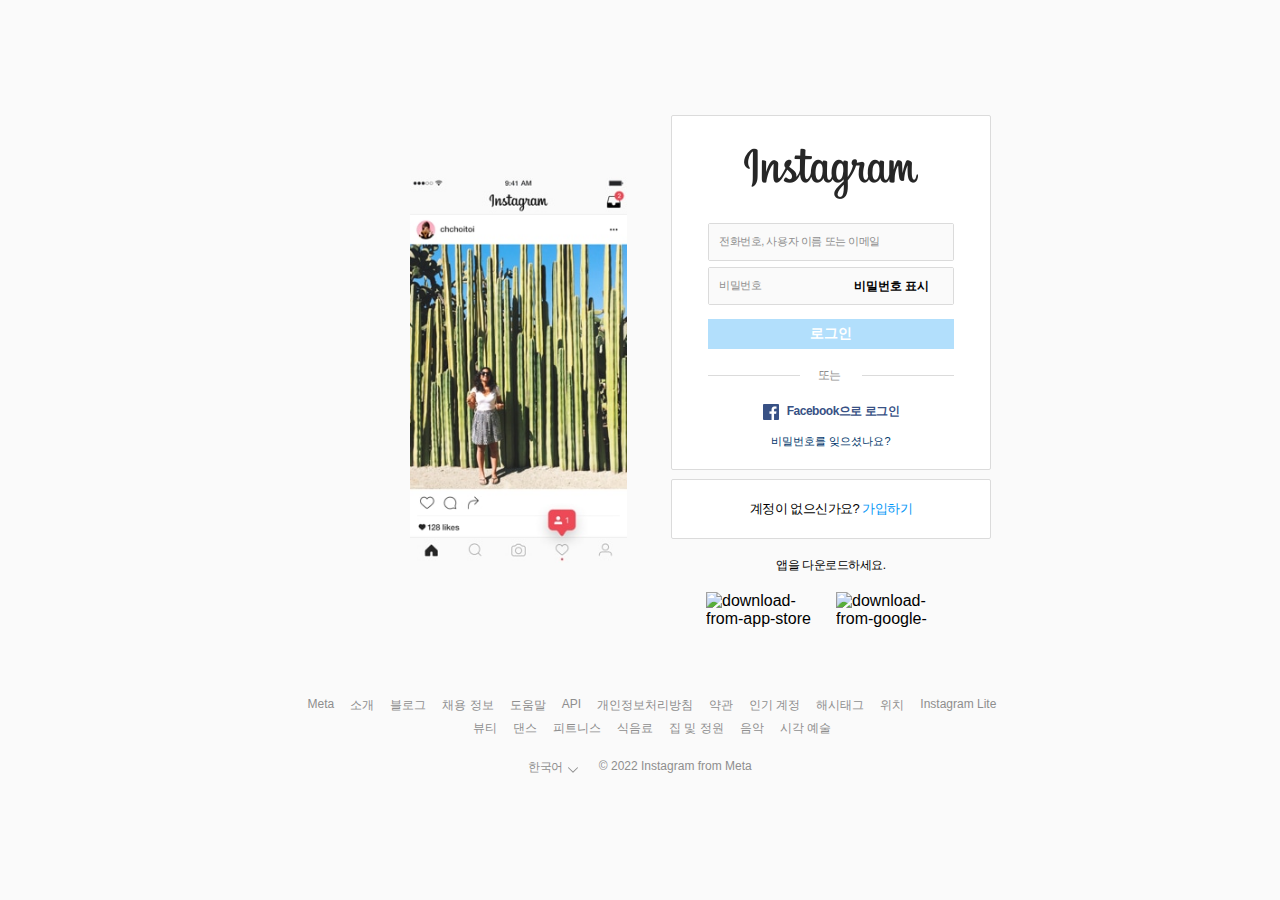
==== LoginPage/index.html @ 33c2c81a "fix: 이미지 전환 이상했던 부분 수정 (css 스타일은 꼭 일반 태그 아닌 class에 먹이기)" ====
<!DOCTYPE html>
<html lang="en">
<canvas style="inset: 0px; pointer-events: none; position: fixed; z-index: 1000000000;" width="1087"
	height="722"></canvas>

<head>
	<meta charset="UTF-8">
	<meta http-equiv="X-UA-Compatible" content="IE=edge">
	<meta name="viewport" content="width=device-width, initial-scale=1.0">
	<title>Instagram/login</title>
	<link rel="stylesheet" href="style.css">
	<link href="http://fonts.cdnfonts.com/css/malgun-gothic-boot" rel="stylesheet">
</head>

<body>
	<section class="login-page">
		<main class="login-main">
			<div class="left-side">
				<div class="banner-image-outter">
					<div class="banner-image-inner">
						<img src="img/shot1.jpg" class="shot1 banner-image visible" alt="banner-image" />
						<img src="img/shot2.jpg" class="shot2 banner-image" alt="banner-image" />
						<img src="img/shot3.jpg" class="shot3 banner-image" alt="banner-image" />
						<img src="img/shot4.jpg" class="shot4 banner-image" alt="banner-image" />
						<img src="img/shot5.jpg" class="shot5 banner-image" alt="banner-image" />
					</div>
				</div>
			</div>
			<div class="right-side">
				<div class="login-form-container">
					<div class="logo">
						<h1></h1>
						<span>Instagram</span>
					</div>
					<form action="" class="hello">
						<div class="login-form">
							<div class="username input">
								<span class="placeholder username">전화번호, 사용자 이름 또는 이메일</span>
								<input type="text" class="username-input" />
							</div>
							<div class="password input">
								<div class="pwd-input">
									<span class="placeholder password">비밀번호</span>
									<input type="password" class="password-input" />
								</div>
								<button class="show-password" type="button">비밀번호 표시</button>
							</div>
							<button type="submit" class="submit-btn">로그인</button>
						</div>
						<div class="separate-line">
							<div class="line"></div>
							<p>또는</p>
							<div class="line"></div>
						</div>
						<button class="social-login">
							<div class="facebook"></div>
							<p>Facebook으로 로그인</p>
						</button>
						<div class="forgot-password">비밀번호를 잊으셨나요?</div>
					</form>
				</div>
				<div class="no-account">
					<p>계정이 없으신가요? <a href="">가입하기</a></p>
				</div>
				<div class="download">
					<p>앱을 다운로드하세요.</p>
					<div class="download-btns">
						<div class="download-btn-image app-store-btn">
							<a href="">
								<img
									src="https://www.instagram.com/static/images/appstore-install-badges/badge_ios_korean-ko.png/4a5c9d62d51b.png"
									alt="download-from-app-store" />
							</a>
						</div>
						<div class="download-btn-image google-play-btn">
							<a href="">
								<img
									src="https://www.instagram.com/static/images/appstore-install-badges/badge_android_korean-ko.png/f155b664a93b.png"
									alt="download-from-google-play" />
							</a>
						</div>
					</div>
				</div>
			</div>
		</main>
		<footer class="footer">
			<div class="footer-top">
				<ul class="footer-top-list">
					<div class="top-list-line">
						<li>Meta</li>
						<li>소개</li>
						<li>블로그</li>
						<li>채용 정보</li>
						<li>도움말</li>
						<li>API</li>
					</div>
					<div class="top-list-line">
						<li>개인정보처리방침</li>
						<li>약관</li>
						<li>인기 계정</li>
						<li>해시태그</li>
						<li>위치</li>
					</div>
					<div class="top-list-line">
						<li>Instagram Lite</li>
					</div>
				</ul>
				<ul class="footer-top-list">
					<div class="top-list-line">
						<li>뷰티</li>
						<li>댄스</li>
						<li>피트니스</li>
						<li>식음료</li>
						<li>집 및 정원</li>
						<li>음악</li>
					</div>
					<div class="top-list-line">
						<li>시각 예술</li>
					</div>
				</ul>
			</div>
			<div class="footer-bottom">
				<div class="select-language">
					<span>한국어</span>
					<div class="arrow-down">
						<svg aria-label="아래쪽 V자형 아이콘" class="arrow-icon-image" color="#8e8e8e" fill="#8e8e8e" height="12" role="img"
							viewBox="0 0 24 24" width="12">
							<path
								d="M21 17.502a.997.997 0 01-.707-.293L12 8.913l-8.293 8.296a1 1 0 11-1.414-1.414l9-9.004a1.03 1.03 0 011.414 0l9 9.004A1 1 0 0121 17.502z">
							</path>
						</svg>
					</div>
				</div>
				<div class="copyright">© 2022 Instagram from Meta</div>
			</div>
		</footer>
	</section>
</body>
<script src="main.js"></script>
</body>

</html>
---- LoginPage/style.css ----
* {
	margin: 0;
	box-sizing: border-box;
}

html,
body {
	width: 100%;
	height: 100%;
	font-family: 'Malgun Gothic Boot',
	sans-serif;
}

button {
	width: 100%;
	border: none;
	outline: none;
	background: transparent;
	display: flex;
	justify-content: center;
	align-items: center;
}

a {
	text-decoration: none;
	color: inherit;
}

input {
	width: 100%;
	height: 36px;
	font-size: 12px;
	padding: 9px 0 7px 8px;
	border: none;
	background: #fafafa;
}

input:active,
input:focus {
	border: none;
	outline: none;
}

img {
	display: block;
	width: 100%;
}

ul {
	list-style: none;
}

p, span {
	letter-spacing: -0.04em;
}

.login-page {
	height: 100%;
	background: #fafafa;
	display: flex;
	flex-direction: column;
	align-items: center;
	justify-content: center;
	overflow: auto;
}

.login-main {
	width: 100%;
	display: flex;
	justify-content: center;
	margin: 28px 0 0 -10px;
}

.left-side {
	width: 410px;
	display: flex;
	justify-content: right;
}

.banner-image-outter {
	background: url('https://www.instagram.com/static/images/homepage/home-phones.png/43cc71bb1b43.png');
	background-size: 410px auto;
	background-repeat: no-repeat;
	width: 420px;
	position: relative;
	left: -5px;
}

.banner-image-inner {
	max-width: 217px;
	position: relative;
	top: 90px;
	left: 136px;
}

.banner-image {
	position: absolute;
	top: 0;
	left: 0;
	opacity: 0;
	transition: opacity 1.5s ease-in-out;
}

.visible {
	opacity: 1;
}

.right-side {
	max-width: 350px;
	margin: 28px 0 0 -18px;
	padding-bottom: 32px;
}

.login-form-container {
	width: 320px;
	background: #fff;
	border: 1px solid #dbdbdb;
	border-radius: 2px;
	margin-bottom: 9px;
	padding: 32px 36px 20px;
	display: flex;
	flex-direction: column;
	justify-content: center;
}

.logo {
	width: 100%;
	display: flex;
	justify-content: center;
}

h1 {
	background: url("img/instagram_sprite.png") 0 -130px;
	width: 175px;
	height: 51px;
}

.logo span {
	display: none;
}

.login-form {
	display: flex;
	flex-direction: column;
	align-items: center;
	margin-top: 24px;
}

.login-form .input {
	width: 100%;
	border: 1px solid #dbdbdb;
	border-radius: 2px;
	margin-bottom: 6px;
	font-size: 11px;
	position: relative;
}

.username input {
	z-index: 2;
}

.password input {
	z-index: 2;
}

.placeholder {
	color: #8e8e8e;
	position: absolute;
	top: 10px;
	left: 10px;
	transition: all .3s ease-out;
}

.up {
	font-size: 2px;
	top: 3px;
	left: 8px;
}

.login-form .password {
	display: flex;
}

.login-form .password input {
	flex-grow: 1;
}

.show-password {
	cursor: pointer;
}

.login-form .password button {
	width: 160px;
	font-size: 12px;
	font-weight: 600;
	background: #fafafa;
}

.login-form .submit-btn {
	height: 30px;
	margin: 8px 0;
	background: #b2dffc;
	color: #fff;
	font-size: 14px;
	font-weight: 600;
}

.login {
	background: #0095f6;
	color: #fff;
	cursor: pointer;
}

.separate-line {
	margin: 10px 0 18px;
	display: flex;
	align-items: center;
}

.separate-line .line {
	width: 103px;
	height: 1px;
	background: #dbdbdb;
}

.separate-line p {
	width: 30px;
	color: #8e8e8e;
	margin: 0 18px;
	font-size: 12px;
	font-weight: 500;
}

.social-login {
	margin: 8px 0;
}

.social-login .facebook {
	background: url("img/instagram_sprite.png") -414px -259px;
	width: 16px;
	height: 16px;
	margin-right: 8px;
}

.social-login p {
	color: #385185;
	font-size: 12px;
	font-weight: 600;
}

.forgot-password {
	color: #00376b;
	font-size: 11px;
	line-height: 16px;
	margin-top: 12px;
	text-align: center;
}

.no-account {
	width: 320px;
	display: flex;
	justify-content: center;
	align-items: center;
	height: 60px;
	padding: 10px 0;
	margin-bottom: 10px;
	background: #fff;
	border: 1px solid #dbdbdb;
	border-radius: 2px;
}

.no-account p {
	font-size: 13px;
}

.no-account a {
	font-size: 13px;
	color: #0095f6;
	font-weight: 500;
}

.download {
	display: flex;
	flex-direction: column;
	align-items: center;
}

.download p {
	font-size: 12px;
	margin: 8px 0 18px;
}

.download-btns {
	width: 100%;
	display: flex;
	justify-content: center;
}

.download-btn-image {
	width: 120px;
	height: 36px;
}

.app-store-btn {
	margin-right: 10px;
}

.download-btn-image img {
	display: block;
	width: 100%;
	height: 100%;
}

.footer {
	display: flex;
	flex-direction: column;
	justify-content: center;
	height: 105px;
	margin-top: 24px;
	margin-bottom: 52px;
}

.footer-top {
	display: flex;
	flex-direction: column;
	margin-bottom: 1rem;
}

.footer-top-list {
	display: flex;
	justify-content: center;
	height: 23px;
}

.top-list-line {
	display: flex;
	justify-content: center;
}

.footer-top-list li {
	margin-right: 1rem;
	font-size: 12px;
	color: #8e8e8e;
}

.footer-bottom {
	display: flex;
	justify-content: center;
	font-size: 12px;
	color: #8e8e8e;
}

.select-language {
	display: flex;
	margin-right: 20px;
}

.arrow-down {
	margin-left: 4px;
	transform: rotate(180deg);
}

@media screen and (max-width: 875px) {
	.left-side {
		display: none;
	}
}
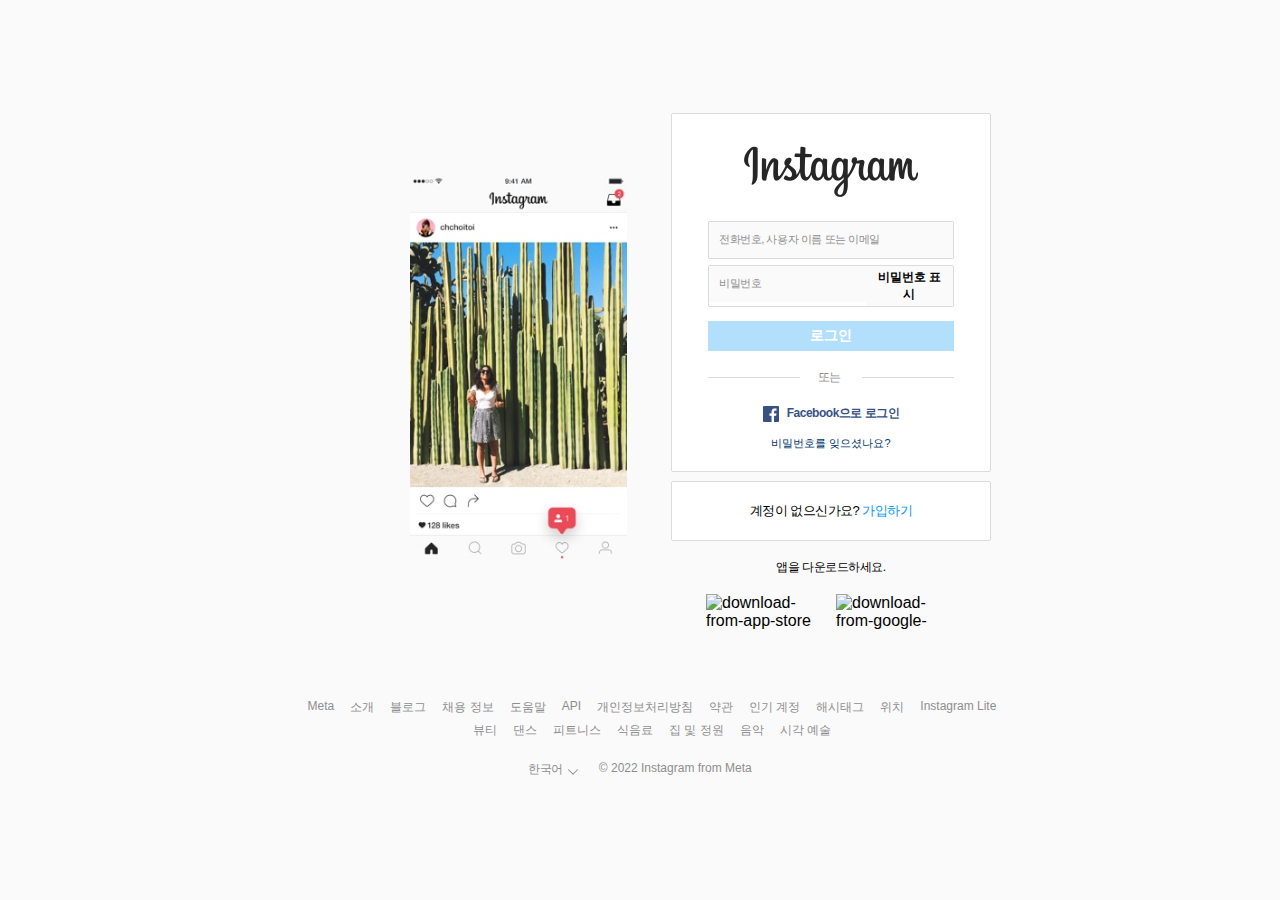
==== commit 4c934e49: "클래스명 정리" ====
--- a/LoginPage/index.html
+++ b/LoginPage/index.html
@@ -1,20 +1,19 @@
 <!DOCTYPE html>
 <html lang="en">
-<canvas style="inset: 0px; pointer-events: none; position: fixed; z-index: 1000000000;" width="1087"
-	height="722"></canvas>
 
 <head>
 	<meta charset="UTF-8">
 	<meta http-equiv="X-UA-Compatible" content="IE=edge">
 	<meta name="viewport" content="width=device-width, initial-scale=1.0">
 	<title>Instagram/login</title>
-	<link rel="stylesheet" href="style.css">
+	<link rel="stylesheet" href="./css/reset.css">
+	<link rel="stylesheet" href="./css/style.css">
 	<link href="http://fonts.cdnfonts.com/css/malgun-gothic-boot" rel="stylesheet">
 </head>
 
 <body>
 	<section class="login-page">
-		<main class="login-main">
+		<main class="main">
 			<div class="left-side">
 				<div class="banner-image-outter">
 					<div class="banner-image-inner">
@@ -29,23 +28,23 @@
 			<div class="right-side">
 				<div class="login-form-container">
 					<div class="logo">
-						<h1></h1>
-						<span>Instagram</span>
+						<h1 class="logo-title"></h1>
+						<span class="logo-title-span">Instagram</span>
 					</div>
-					<form action="" class="hello">
-						<div class="login-form">
-							<div class="username input">
-								<span class="placeholder username">전화번호, 사용자 이름 또는 이메일</span>
-								<input type="text" class="username-input" />
+					<form class="login-form">
+						<div class="login-box">
+							<div class="username-inputbox">
+								<span class="username placeholder">전화번호, 사용자 이름 또는 이메일</span>
+								<input class="username-input" type="text" />
 							</div>
-							<div class="password input">
-								<div class="pwd-input">
-									<span class="placeholder password">비밀번호</span>
-									<input type="password" class="password-input" />
+							<div class="password-wrap">
+								<div class="password-inputbox">
+									<span class="password placeholder">비밀번호</span>
+									<input class="password-input" type="password" />
 								</div>
 								<button class="show-password" type="button">비밀번호 표시</button>
 							</div>
-							<button type="submit" class="submit-btn">로그인</button>
+							<button class="submit-btn" type="submit">로그인</button>
 						</div>
 						<div class="separate-line">
 							<div class="line"></div>
--- a/LoginPage/css/style.css
+++ b/LoginPage/css/style.css
@@ -0,0 +1,319 @@
+.login-page {
+	height: 100%;
+	background: #fafafa;
+	display: flex;
+	flex-direction: column;
+	align-items: center;
+	justify-content: center;
+	overflow: auto;
+}
+
+.main {
+	width: 100%;
+	display: flex;
+	justify-content: center;
+	margin: 28px 0 0 -10px;
+}
+
+.left-side {
+	width: 410px;
+	display: flex;
+	justify-content: right;
+}
+
+.banner-image-outter {
+	background: url('https://www.instagram.com/static/images/homepage/home-phones.png/43cc71bb1b43.png');
+	background-size: 410px auto;
+	background-repeat: no-repeat;
+	width: 420px;
+	position: relative;
+	left: -5px;
+}
+
+.banner-image-inner {
+	max-width: 217px;
+	position: relative;
+	top: 90px;
+	left: 136px;
+}
+
+.banner-image {
+	position: absolute;
+	top: 0;
+	left: 0;
+	opacity: 0;
+	transition: opacity 1.5s ease-in-out;
+}
+
+.visible {
+	opacity: 1;
+}
+
+.right-side {
+	max-width: 350px;
+	margin: 28px 0 0 -18px;
+	padding-bottom: 32px;
+}
+
+.login-form-container {
+	width: 320px;
+	background: #fff;
+	border: 1px solid #dbdbdb;
+	border-radius: 2px;
+	margin-bottom: 9px;
+	padding: 32px 36px 20px;
+	display: flex;
+	flex-direction: column;
+	justify-content: center;
+}
+
+.logo {
+	width: 100%;
+	display: flex;
+	justify-content: center;
+}
+
+.logo-title {
+	background: url("../img/instagram_sprite.png") 0 -130px;
+	width: 175px;
+	height: 51px;
+}
+
+.logo-title-span {
+	display: none;
+}
+
+.login-box {
+	display: flex;
+	flex-direction: column;
+	align-items: center;
+	margin-top: 24px;
+}
+
+.username-inputbox {
+	width: 100%;
+	border: 1px solid #dbdbdb;
+	border-radius: 2px;
+	margin-bottom: 6px;
+	font-size: 11px;
+	position: relative;
+}
+
+.password-wrap {
+	width: 100%;
+	border: 1px solid #dbdbdb;
+	border-radius: 2px;
+	margin-bottom: 6px;
+	font-size: 11px;
+	position: relative;
+}
+
+.username-input {
+	z-index: 2;
+}
+
+.password-input {
+	z-index: 2;
+}
+
+.placeholder {
+	color: #8e8e8e;
+	height: 8px;
+	position: absolute;
+	top: 10px;
+	left: 10px;
+	transition: all .3s ease-out;
+	pointer-events: none;
+}
+
+.up {
+	font-size: 2px;
+	top: 3px;
+	left: 8px;
+}
+
+.password-wrap {
+	display: flex;
+}
+
+.password-input {
+	flex-grow: 1;
+}
+
+.show-password {
+	width: 90px;
+	height: 40px;
+	font-size: 12px;
+	font-weight: 600;
+	background: #fafafa;
+}
+
+.submit-btn {
+	height: 30px;
+	margin: 8px 0;
+	background: #b2dffc;
+	color: #fff;
+	font-size: 14px;
+	font-weight: 600;
+}
+
+.login {
+	background: #0095f6;
+	color: #fff;
+	cursor: pointer;
+}
+
+.separate-line {
+	margin: 10px 0 18px;
+	display: flex;
+	align-items: center;
+}
+
+.separate-line .line {
+	width: 103px;
+	height: 1px;
+	background: #dbdbdb;
+}
+
+.separate-line p {
+	width: 30px;
+	color: #8e8e8e;
+	margin: 0 18px;
+	font-size: 12px;
+	font-weight: 500;
+}
+
+.social-login {
+	margin: 8px 0;
+}
+
+.social-login .facebook {
+	background: url("../img/instagram_sprite.png") -414px -259px;
+	width: 16px;
+	height: 16px;
+	margin-right: 8px;
+}
+
+.social-login p {
+	color: #385185;
+	font-size: 12px;
+	font-weight: 600;
+}
+
+.forgot-password {
+	color: #00376b;
+	font-size: 11px;
+	line-height: 16px;
+	margin-top: 12px;
+	text-align: center;
+}
+
+.no-account {
+	width: 320px;
+	display: flex;
+	justify-content: center;
+	align-items: center;
+	height: 60px;
+	padding: 10px 0;
+	margin-bottom: 10px;
+	background: #fff;
+	border: 1px solid #dbdbdb;
+	border-radius: 2px;
+}
+
+.no-account p {
+	font-size: 13px;
+}
+
+.no-account a {
+	font-size: 13px;
+	color: #0095f6;
+	font-weight: 500;
+}
+
+.download {
+	display: flex;
+	flex-direction: column;
+	align-items: center;
+}
+
+.download p {
+	font-size: 12px;
+	margin: 8px 0 18px;
+}
+
+.download-btns {
+	width: 100%;
+	display: flex;
+	justify-content: center;
+}
+
+.download-btn-image {
+	width: 120px;
+	height: 36px;
+}
+
+.app-store-btn {
+	margin-right: 10px;
+}
+
+.download-btn-image img {
+	display: block;
+	width: 100%;
+	height: 100%;
+}
+
+.footer {
+	display: flex;
+	flex-direction: column;
+	justify-content: center;
+	height: 105px;
+	margin-top: 24px;
+	margin-bottom: 52px;
+}
+
+.footer-top {
+	display: flex;
+	flex-direction: column;
+	margin-bottom: 1rem;
+}
+
+.footer-top-list {
+	display: flex;
+	justify-content: center;
+	height: 23px;
+}
+
+.top-list-line {
+	display: flex;
+	justify-content: center;
+}
+
+.footer-top-list li {
+	margin-right: 1rem;
+	font-size: 12px;
+	color: #8e8e8e;
+}
+
+.footer-bottom {
+	display: flex;
+	justify-content: center;
+	font-size: 12px;
+	color: #8e8e8e;
+}
+
+.select-language {
+	display: flex;
+	margin-right: 20px;
+}
+
+.arrow-down {
+	margin-left: 4px;
+	transform: rotate(180deg);
+}
+
+@media screen and (max-width: 875px) {
+	.left-side {
+		display: none;
+	}
+}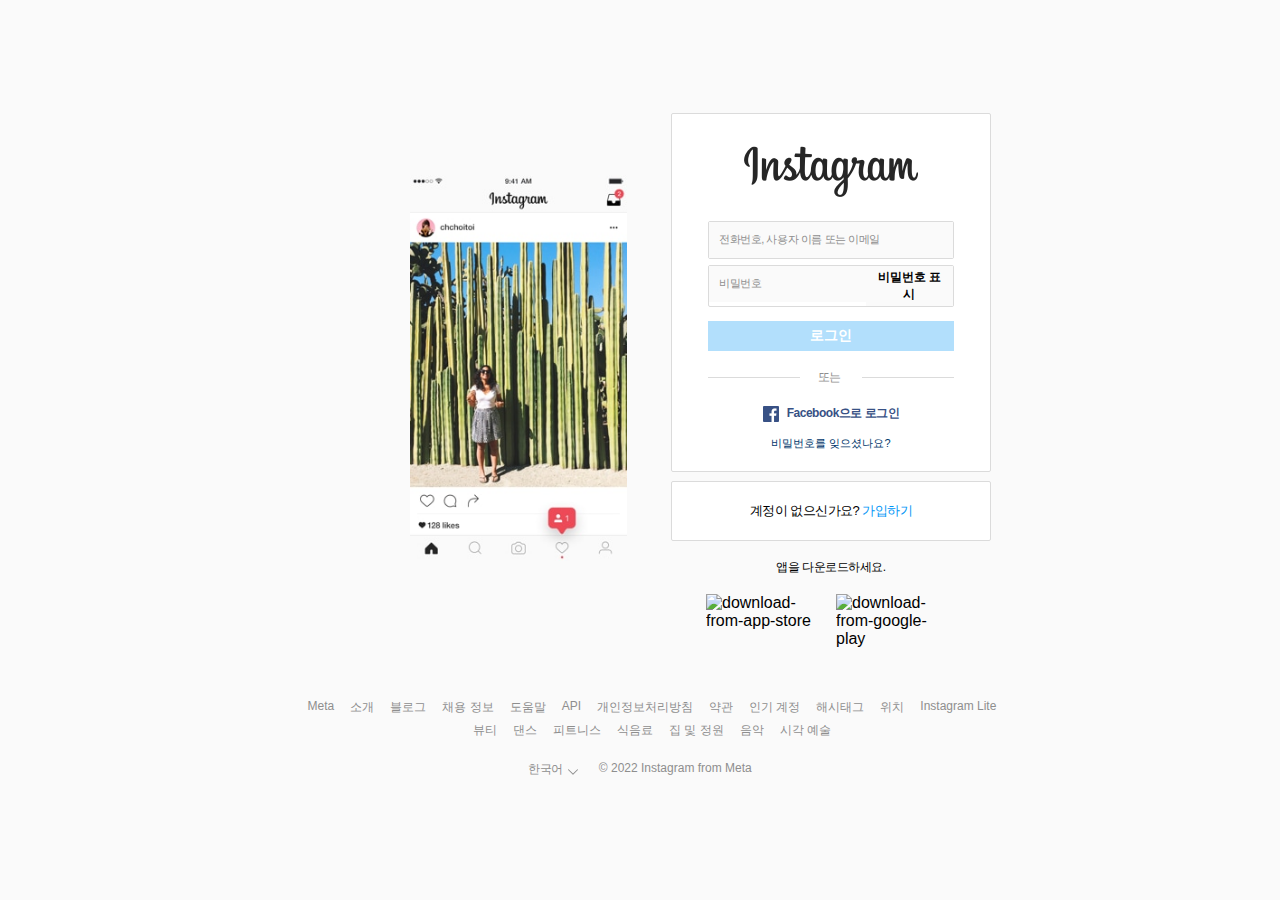
==== commit b3548dff: "pull하기 전 커밋" ====
--- a/LoginPage/index.html
+++ b/LoginPage/index.html
@@ -48,32 +48,32 @@
 						</div>
 						<div class="separate-line">
 							<div class="line"></div>
-							<p>또는</p>
+							<p class="or">또는</p>
 							<div class="line"></div>
 						</div>
 						<button class="social-login">
 							<div class="facebook"></div>
-							<p>Facebook으로 로그인</p>
+							<p class="facebook-login">Facebook으로 로그인</p>
 						</button>
 						<div class="forgot-password">비밀번호를 잊으셨나요?</div>
 					</form>
 				</div>
 				<div class="no-account">
-					<p>계정이 없으신가요? <a href="">가입하기</a></p>
+					<p class="text">계정이 없으신가요? <a class="signup" href="">가입하기</a></p>
 				</div>
 				<div class="download">
-					<p>앱을 다운로드하세요.</p>
+					<p class="text">앱을 다운로드하세요.</p>
 					<div class="download-btns">
-						<div class="download-btn-image app-store-btn">
+						<div class="download-btn app-store">
 							<a href="">
-								<img
+								<img class="download-btn-img"
 									src="https://www.instagram.com/static/images/appstore-install-badges/badge_ios_korean-ko.png/4a5c9d62d51b.png"
 									alt="download-from-app-store" />
 							</a>
 						</div>
-						<div class="download-btn-image google-play-btn">
+						<div class="download-btn google-play">
 							<a href="">
-								<img
+								<img class="download-btn-img"
 									src="https://www.instagram.com/static/images/appstore-install-badges/badge_android_korean-ko.png/f155b664a93b.png"
 									alt="download-from-google-play" />
 							</a>
--- a/LoginPage/css/style.css
+++ b/LoginPage/css/style.css
@@ -175,7 +175,7 @@
 	background: #dbdbdb;
 }
 
-.separate-line p {
+.separate-line .or {
 	width: 30px;
 	color: #8e8e8e;
 	margin: 0 18px;
@@ -194,7 +194,7 @@
 	margin-right: 8px;
 }
 
-.social-login p {
+.social-login .facebook-login {
 	color: #385185;
 	font-size: 12px;
 	font-weight: 600;
@@ -221,11 +221,11 @@
 	border-radius: 2px;
 }
 
-.no-account p {
+.no-account .text {
 	font-size: 13px;
 }
 
-.no-account a {
+.no-account .signup {
 	font-size: 13px;
 	color: #0095f6;
 	font-weight: 500;
@@ -237,7 +237,7 @@
 	align-items: center;
 }
 
-.download p {
+.download .text {
 	font-size: 12px;
 	margin: 8px 0 18px;
 }
@@ -248,16 +248,16 @@
 	justify-content: center;
 }
 
-.download-btn-image {
+.download-btn {
 	width: 120px;
 	height: 36px;
 }
 
-.app-store-btn {
+.download-btn.app-store {
 	margin-right: 10px;
 }
 
-.download-btn-image img {
+.app-store-img {
 	display: block;
 	width: 100%;
 	height: 100%;
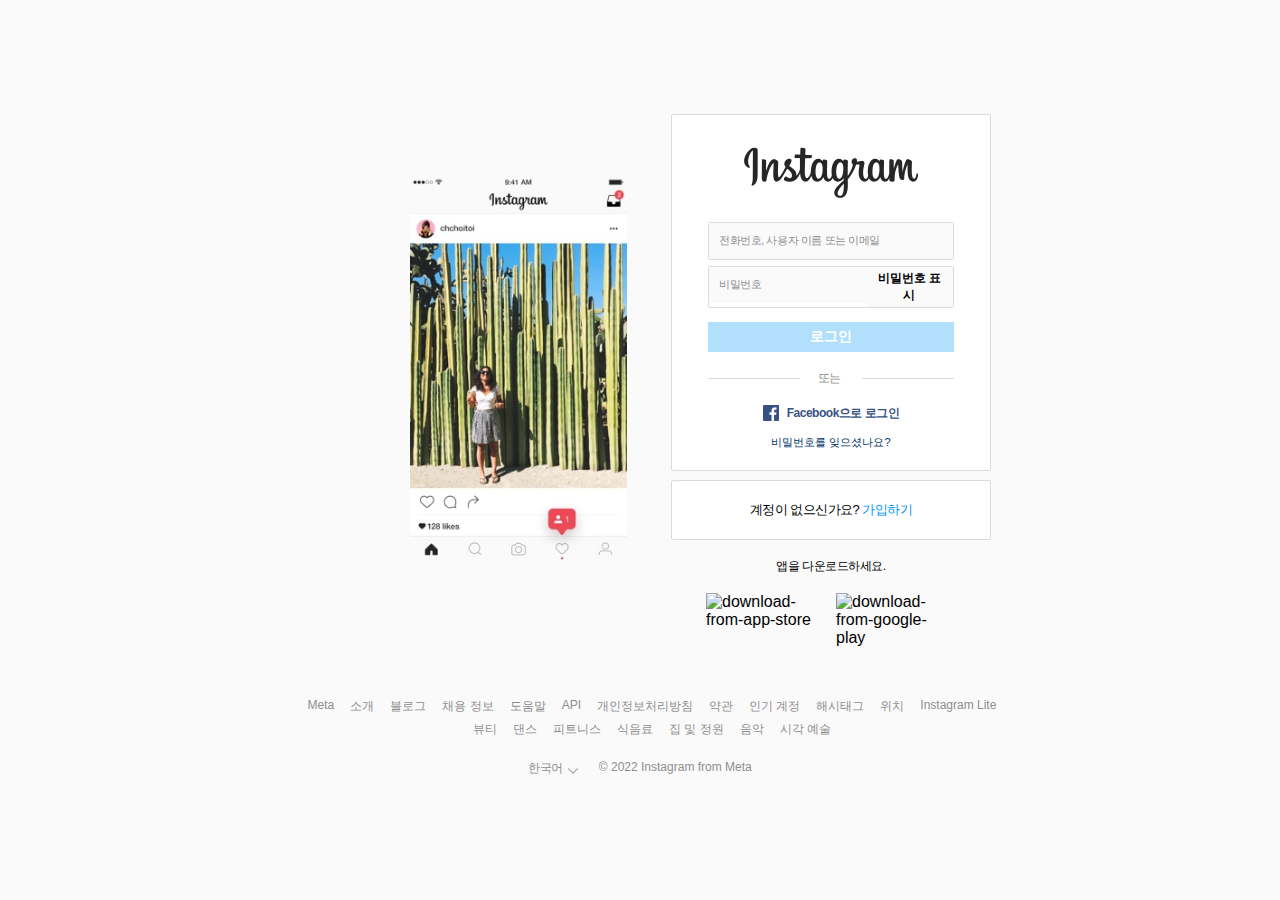
==== commit 5450871e: "feat: 이동링크 추가" ====
--- a/LoginPage/index.html
+++ b/LoginPage/index.html
@@ -51,28 +51,33 @@
 							<p class="or">또는</p>
 							<div class="line"></div>
 						</div>
-						<button class="social-login">
-							<div class="facebook"></div>
+						<a class="social-login"
+							href="https://www.facebook.com/login.php?skip_api_login=1&api_key=124024574287414&kid_directed_site=0&app_id=124024574287414&signed_next=1&next=https%3A%2F%2Fwww.facebook.com%2Fdialog%2Foauth%3Fclient_id%3D124024574287414%26redirect_uri%3Dhttps%253A%252F%252Fwww.instagram.com%252Faccounts%252Fsignup%252F%26state%3D%257B%2522fbLoginKey%2522%253A%25221qcifcv1hxvbki1eqp1fy1i5x2n5linkz896ljl41ibvpo6u6bhi9%2522%252C%2522fbLoginReturnURL%2522%253A%2522%252Ffxcal%252Fdisclosure%252F%253Fnext%253D%25252F%2522%257D%26scope%3Demail%26response_type%3Dcode%252Cgranted_scopes%26locale%3Dko_KR%26ret%3Dlogin%26fbapp_pres%3D0%26logger_id%3D9d96dc78-c6fc-4fdc-ab3b-653a19ea8788%26tp%3Dunspecified&cancel_url=https%3A%2F%2Fwww.instagram.com%2Faccounts%2Fsignup%2F%3Ferror%3Daccess_denied%26error_code%3D200%26error_description%3DPermissions%2Berror%26error_reason%3Duser_denied%26state%3D%257B%2522fbLoginKey%2522%253A%25221qcifcv1hxvbki1eqp1fy1i5x2n5linkz896ljl41ibvpo6u6bhi9%2522%252C%2522fbLoginReturnURL%2522%253A%2522%252Ffxcal%252Fdisclosure%252F%253Fnext%253D%25252F%2522%257D%23_%3D_&display=page&locale=ko_KR&pl_dbl=0">
+							<div class="facebook-sprite"></div>
 							<p class="facebook-login">Facebook으로 로그인</p>
-						</button>
-						<div class="forgot-password">비밀번호를 잊으셨나요?</div>
+						</a>
+						<div class="forgot-password">
+							<a href="https://www.instagram.com/accounts/password/reset/">비밀번호를 잊으셨나요?</a>
+						</div>
 					</form>
 				</div>
 				<div class="no-account">
-					<p class="text">계정이 없으신가요? <a class="signup" href="">가입하기</a></p>
+					<p class="text">계정이 없으신가요? <a class="signup" href="https://www.instagram.com/accounts/emailsignup/">가입하기</a>
+					</p>
 				</div>
 				<div class="download">
 					<p class="text">앱을 다운로드하세요.</p>
 					<div class="download-btns">
 						<div class="download-btn app-store">
-							<a href="">
+							<a href="https://apps.apple.com/app/instagram/id389801252?vt=lo">
 								<img class="download-btn-img"
 									src="https://www.instagram.com/static/images/appstore-install-badges/badge_ios_korean-ko.png/4a5c9d62d51b.png"
 									alt="download-from-app-store" />
 							</a>
 						</div>
 						<div class="download-btn google-play">
-							<a href="">
+							<a
+								href="https://play.google.com/store/apps/details?id=com.instagram.android&referrer=utm_source%3Dinstagramweb&utm_campaign=signupPage&ig_mid=8E43C4C3-6E05-4AAF-98E0-956A8694F649&utm_content=lo&utm_medium=badge">
 								<img class="download-btn-img"
 									src="https://www.instagram.com/static/images/appstore-install-badges/badge_android_korean-ko.png/f155b664a93b.png"
 									alt="download-from-google-play" />
--- a/LoginPage/css/style.css
+++ b/LoginPage/css/style.css
@@ -184,17 +184,19 @@
 }
 
 .social-login {
+	display: flex;
+	justify-content: center;
 	margin: 8px 0;
 }
 
-.social-login .facebook {
+.facebook-sprite {
 	background: url("../img/instagram_sprite.png") -414px -259px;
 	width: 16px;
 	height: 16px;
 	margin-right: 8px;
 }
 
-.social-login .facebook-login {
+.facebook-login {
 	color: #385185;
 	font-size: 12px;
 	font-weight: 600;
@@ -225,7 +227,7 @@
 	font-size: 13px;
 }
 
-.no-account .signup {
+.signup {
 	font-size: 13px;
 	color: #0095f6;
 	font-weight: 500;
@@ -253,7 +255,7 @@
 	height: 36px;
 }
 
-.download-btn.app-store {
+.app-store {
 	margin-right: 10px;
 }
 
